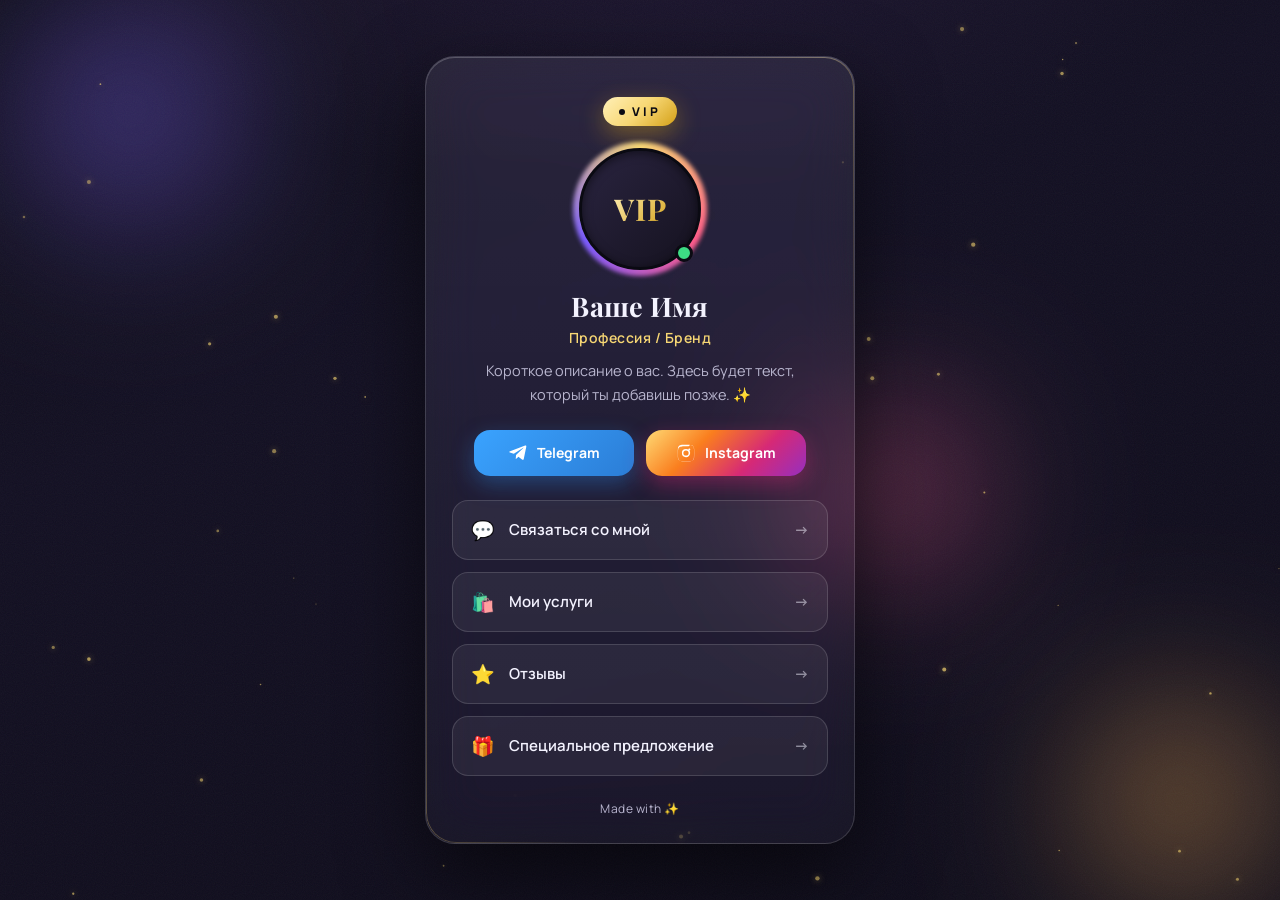
==== taplink/index.html @ 4fcca761 "Add VIP Taplink landing page with premium animations Co-authored-by: namozovsarvar <263193756+namozo" ====
<!DOCTYPE html>
<html lang="ru">
<head>
  <meta charset="UTF-8" />
  <meta name="viewport" content="width=device-width, initial-scale=1.0, maximum-scale=1.0, user-scalable=no" />
  <title>VIP • Link</title>
  <link rel="preconnect" href="https://fonts.googleapis.com" />
  <link rel="preconnect" href="https://fonts.gstatic.com" crossorigin />
  <link href="https://fonts.googleapis.com/css2?family=Manrope:wght@400;500;600;700;800&family=Playfair+Display:wght@600;700&display=swap" rel="stylesheet" />
  <link rel="stylesheet" href="style.css" />
</head>
<body>
  <!-- Animated background layers -->
  <div class="bg">
    <div class="bg-gradient"></div>
    <div class="orb orb-1"></div>
    <div class="orb orb-2"></div>
    <div class="orb orb-3"></div>
    <div class="grain"></div>
    <canvas id="particles"></canvas>
  </div>

  <main class="card" id="card">

    <!-- VIP badge -->
    <div class="vip-badge reveal" data-delay="0">
      <span class="vip-dot"></span>
      <span>VIP</span>
    </div>

    <!-- Avatar -->
    <div class="avatar-wrap reveal" data-delay="1">
      <div class="avatar-ring"></div>
      <div class="avatar">
        <!-- Заменишь на своё фото: <img src="photo.jpg" alt=""> -->
        <span class="avatar-initials">VIP</span>
      </div>
      <div class="avatar-online"></div>
    </div>

    <!-- Name + bio -->
    <h1 class="name reveal" data-delay="2">Ваше Имя</h1>
    <p class="role reveal" data-delay="3">Профессия / Бренд</p>
    <p class="bio reveal" data-delay="4">
      Короткое описание о вас. Здесь будет текст,
      который ты добавишь позже. ✨
    </p>

    <!-- Social row -->
    <div class="socials reveal" data-delay="5">
      <a href="#" class="social tg" aria-label="Telegram">
        <svg viewBox="0 0 24 24" fill="currentColor"><path d="M21.94 4.6 18.9 19.2c-.23 1.02-.84 1.27-1.7.79l-4.7-3.46-2.27 2.18c-.25.25-.46.46-.94.46l.33-4.78L18.4 6.1c.38-.34-.08-.53-.59-.19L6.97 12.9l-4.66-1.46c-1.01-.32-1.03-1.01.22-1.5L20.6 3.1c.85-.31 1.59.2 1.34 1.5z"/></svg>
        <span>Telegram</span>
      </a>
      <a href="#" class="social ig" aria-label="Instagram">
        <svg viewBox="0 0 24 24" fill="currentColor"><path d="M12 2.2c3.2 0 3.6 0 4.85.07 1.17.05 1.8.25 2.23.41.56.22.96.48 1.38.9.42.42.68.82.9 1.38.16.42.36 1.06.41 2.23.06 1.27.07 1.65.07 4.85s0 3.58-.07 4.85c-.05 1.17-.25 1.8-.41 2.23-.22.56-.48.96-.9 1.38-.42.42-.82.68-1.38.9-.42.16-1.06.36-2.23.41-1.27.06-1.65.07-4.85.07s-3.58 0-4.85-.07c-1.17-.05-1.8-.25-2.23-.41a3.8 3.8 0 0 1-1.38-.9 3.8 3.8 0 0 1-.9-1.38c-.16-.42-.36-1.06-.41-2.23C2.21 15.58 2.2 15.2 2.2 12s0-3.58.07-4.85c.05-1.17.25-1.8.41-2.23.22-.56.48-.96.9-1.38.42-.42.82-.68 1.38-.9.42-.16 1.06-.36 2.23-.41C8.42 2.21 8.8 2.2 12 2.2zm0 1.8c-3.14 0-3.51.01-4.75.07-1.14.05-1.76.24-2.17.4-.55.21-.94.47-1.35.88-.41.41-.67.8-.88 1.35-.16.41-.35 1.03-.4 2.17C2.39 8.49 2.4 8.86 2.4 12s-.01 3.51.05 4.75c.05 1.14.24 1.76.4 2.17.21.55.47.94.88 1.35.41.41.8.67 1.35.88.41.16 1.03.35 2.17.4 1.24.06 1.61.07 4.75.07s3.51-.01 4.75-.07c1.14-.05 1.76-.24 2.17-.4.55-.21.94-.47 1.35-.88.41-.41.67-.8.88-1.35.16-.41.35-1.03.4-2.17.06-1.24.07-1.61.07-4.75s-.01-3.51-.07-4.75c-.05-1.14-.24-1.76-.4-2.17a3.6 3.6 0 0 0-.88-1.35 3.6 3.6 0 0 0-1.35-.88c-.41-.16-1.03-.35-2.17-.4C15.51 4.01 15.14 4 12 4zm0 3.06A4.94 4.94 0 1 1 12 17a4.94 4.94 0 0 1 0-9.88zm0 1.8a3.14 3.14 0 1 0 0 6.28 3.14 3.14 0 0 0 0-6.28zm5.14-1.04a1.15 1.15 0 1 1-2.3 0 1.15 1.15 0 0 1 2.3 0z"/></svg>
        <span>Instagram</span>
      </a>
    </div>

    <!-- Link buttons (placeholders — заполнишь позже) -->
    <nav class="links">
      <a href="#" class="link reveal" data-delay="6">
        <span class="link-ico">💬</span>
        <span class="link-text">Связаться со мной</span>
        <span class="link-arrow">→</span>
      </a>
      <a href="#" class="link reveal" data-delay="7">
        <span class="link-ico">🛍️</span>
        <span class="link-text">Мои услуги</span>
        <span class="link-arrow">→</span>
      </a>
      <a href="#" class="link reveal" data-delay="8">
        <span class="link-ico">⭐</span>
        <span class="link-text">Отзывы</span>
        <span class="link-arrow">→</span>
      </a>
      <a href="#" class="link reveal" data-delay="9">
        <span class="link-ico">🎁</span>
        <span class="link-text">Специальное предложение</span>
        <span class="link-arrow">→</span>
      </a>
    </nav>

    <footer class="foot reveal" data-delay="10">
      <span>Made with ✨</span>
    </footer>
  </main>

  <script src="script.js"></script>
</body>
</html>
---- taplink/style.css ----
/* ===== VIP Taplink — Premium styles ===== */
:root{
  --gold-1:#f7d774;
  --gold-2:#d4a017;
  --gold-3:#fff0b8;
  --ink:#0a0a12;
  --ink-2:#13131f;
  --glass:rgba(255,255,255,0.06);
  --glass-brd:rgba(255,255,255,0.14);
  --text:#f4f3ff;
  --text-dim:#b9b6cf;
  --radius:22px;
}

*{margin:0;padding:0;box-sizing:border-box}
html,body{height:100%}
body{
  font-family:'Manrope',system-ui,sans-serif;
  background:var(--ink);
  color:var(--text);
  min-height:100dvh;
  display:flex;
  align-items:center;
  justify-content:center;
  padding:32px 18px;
  overflow-x:hidden;
  -webkit-tap-highlight-color:transparent;
}

/* ===== Background ===== */
.bg{position:fixed;inset:0;z-index:-1;overflow:hidden}
.bg-gradient{
  position:absolute;inset:-20%;
  background:
    radial-gradient(60% 50% at 50% 0%, #241a3a 0%, transparent 60%),
    linear-gradient(160deg,#0a0a12 0%,#120f22 40%,#0c0a16 100%);
  animation:bgShift 18s ease-in-out infinite alternate;
}
@keyframes bgShift{
  0%{filter:hue-rotate(0deg) brightness(1)}
  100%{filter:hue-rotate(22deg) brightness(1.08)}
}

.orb{position:absolute;border-radius:50%;filter:blur(70px);opacity:.55;mix-blend-mode:screen}
.orb-1{width:340px;height:340px;background:radial-gradient(circle,#7a5cff,transparent 70%);top:-60px;left:-40px;animation:float1 14s ease-in-out infinite}
.orb-2{width:300px;height:300px;background:radial-gradient(circle,#ffb347,transparent 70%);bottom:-50px;right:-50px;animation:float2 17s ease-in-out infinite}
.orb-3{width:260px;height:260px;background:radial-gradient(circle,#ff5c8a,transparent 70%);top:40%;right:20%;animation:float3 20s ease-in-out infinite}
@keyframes float1{0%,100%{transform:translate(0,0) scale(1)}50%{transform:translate(40px,60px) scale(1.15)}}
@keyframes float2{0%,100%{transform:translate(0,0) scale(1)}50%{transform:translate(-50px,-40px) scale(1.2)}}
@keyframes float3{0%,100%{transform:translate(0,0) scale(1)}50%{transform:translate(-30px,40px) scale(.9)}}

.grain{
  position:absolute;inset:0;opacity:.05;pointer-events:none;
  background-image:url("data:image/svg+xml,%3Csvg xmlns='http://www.w3.org/2000/svg' width='120' height='120'%3E%3Cfilter id='n'%3E%3CfeTurbulence type='fractalNoise' baseFrequency='0.9' numOctaves='3'/%3E%3C/filter%3E%3Crect width='100%25' height='100%25' filter='url(%23n)'/%3E%3C/svg%3E");
}
#particles{position:absolute;inset:0;width:100%;height:100%}

/* ===== Card ===== */
.card{
  position:relative;
  width:100%;max-width:430px;
  padding:40px 26px 26px;
  border-radius:30px;
  background:linear-gradient(180deg,rgba(255,255,255,.08),rgba(255,255,255,.03));
  border:1px solid var(--glass-brd);
  backdrop-filter:blur(26px) saturate(140%);
  -webkit-backdrop-filter:blur(26px) saturate(140%);
  box-shadow:
    0 30px 80px rgba(0,0,0,.55),
    inset 0 1px 0 rgba(255,255,255,.22);
  text-align:center;
  opacity:0;
  transform:translateY(26px) scale(.98);
  animation:cardIn .9s cubic-bezier(.16,1,.3,1) forwards;
}
@keyframes cardIn{to{opacity:1;transform:translateY(0) scale(1)}}

/* shine sweep */
.card::before{
  content:"";position:absolute;inset:0;border-radius:30px;padding:1px;
  background:linear-gradient(120deg,transparent 30%,rgba(247,215,116,.5),transparent 70%);
  -webkit-mask:linear-gradient(#000 0 0) content-box,linear-gradient(#000 0 0);
  -webkit-mask-composite:xor;mask-composite:exclude;
  opacity:.6;
  animation:borderSweep 6s linear infinite;
  pointer-events:none;
}
@keyframes borderSweep{0%{filter:hue-rotate(0)}100%{filter:hue-rotate(360deg)}}

/* ===== VIP badge ===== */
.vip-badge{
  display:inline-flex;align-items:center;gap:7px;
  padding:6px 16px;margin-bottom:22px;
  font-weight:800;font-size:12px;letter-spacing:3px;
  color:var(--ink);
  background:linear-gradient(135deg,var(--gold-3),var(--gold-1),var(--gold-2));
  border-radius:30px;
  box-shadow:0 8px 24px rgba(212,160,23,.45);
  position:relative;
}
.vip-dot{width:6px;height:6px;border-radius:50%;background:var(--ink);animation:pulse 1.6s infinite}
@keyframes pulse{0%,100%{opacity:1;transform:scale(1)}50%{opacity:.4;transform:scale(.6)}}

/* ===== Avatar ===== */
.avatar-wrap{position:relative;width:122px;height:122px;margin:0 auto 18px}
.avatar-ring{
  position:absolute;inset:-6px;border-radius:50%;
  background:conic-gradient(from 0deg,var(--gold-1),#ff5c8a,#7a5cff,var(--gold-1));
  animation:spin 6s linear infinite;
  filter:blur(2px);
}
@keyframes spin{to{transform:rotate(360deg)}}
.avatar{
  position:absolute;inset:0;border-radius:50%;
  background:linear-gradient(135deg,#2a2440,#15121f);
  display:flex;align-items:center;justify-content:center;
  border:3px solid var(--ink);overflow:hidden;
  box-shadow:inset 0 2px 10px rgba(0,0,0,.5);
}
.avatar img{width:100%;height:100%;object-fit:cover}
.avatar-initials{font-family:'Playfair Display',serif;font-size:30px;font-weight:700;
  background:linear-gradient(135deg,var(--gold-3),var(--gold-2));
  -webkit-background-clip:text;background-clip:text;color:transparent;letter-spacing:1px}
.avatar-online{
  position:absolute;right:8px;bottom:8px;width:18px;height:18px;border-radius:50%;
  background:#3ddc84;border:3px solid var(--ink);
  box-shadow:0 0 0 0 rgba(61,220,132,.6);animation:online 2s infinite}
@keyframes online{0%{box-shadow:0 0 0 0 rgba(61,220,132,.5)}70%{box-shadow:0 0 0 10px rgba(61,220,132,0)}100%{box-shadow:0 0 0 0 rgba(61,220,132,0)}}

/* ===== Text ===== */
.name{font-family:'Playfair Display',serif;font-size:27px;font-weight:700;margin-bottom:4px;letter-spacing:.3px}
.role{font-size:14px;font-weight:600;color:var(--gold-1);letter-spacing:.5px;margin-bottom:12px}
.bio{font-size:14.5px;line-height:1.6;color:var(--text-dim);max-width:330px;margin:0 auto 24px}

/* ===== Socials ===== */
.socials{display:flex;gap:12px;justify-content:center;margin-bottom:24px}
.social{
  flex:1;max-width:160px;
  display:flex;align-items:center;justify-content:center;gap:9px;
  padding:13px;border-radius:16px;
  text-decoration:none;font-weight:700;font-size:14px;color:#fff;
  position:relative;overflow:hidden;
  transition:transform .35s cubic-bezier(.16,1,.3,1),box-shadow .35s;
}
.social svg{width:20px;height:20px;flex:none}
.social.tg{background:linear-gradient(135deg,#3aa3ff,#2b7dd6);box-shadow:0 8px 22px rgba(43,125,214,.4)}
.social.ig{background:linear-gradient(135deg,#feda75,#fa7e1e,#d62976,#962fbf);box-shadow:0 8px 22px rgba(214,41,118,.4)}
.social::after{content:"";position:absolute;top:0;left:-120%;width:60%;height:100%;
  background:linear-gradient(120deg,transparent,rgba(255,255,255,.45),transparent);transform:skewX(-20deg)}
.social:hover{transform:translateY(-4px) scale(1.03)}
.social:hover::after{animation:sweep .8s}
.social:active{transform:translateY(-1px) scale(.98)}
@keyframes sweep{to{left:140%}}

/* ===== Link buttons ===== */
.links{display:flex;flex-direction:column;gap:12px}
.link{
  display:flex;align-items:center;gap:14px;
  padding:16px 18px;border-radius:16px;
  background:var(--glass);border:1px solid var(--glass-brd);
  text-decoration:none;color:var(--text);font-weight:600;font-size:15px;
  position:relative;overflow:hidden;
  transition:transform .3s cubic-bezier(.16,1,.3,1),background .3s,border-color .3s;
}
.link-ico{font-size:19px;flex:none}
.link-text{flex:1;text-align:left}
.link-arrow{opacity:.5;transition:transform .3s,opacity .3s;font-weight:700}
.link::before{content:"";position:absolute;inset:0;
  background:linear-gradient(135deg,rgba(247,215,116,.16),rgba(122,92,255,.16));
  opacity:0;transition:opacity .3s}
.link:hover{transform:translateY(-3px);border-color:rgba(247,215,116,.5)}
.link:hover::before{opacity:1}
.link:hover .link-arrow{transform:translateX(5px);opacity:1}
.link:active{transform:translateY(-1px) scale(.99)}

/* ===== Footer ===== */
.foot{margin-top:24px;font-size:12px;color:var(--text-dim);opacity:.7;letter-spacing:.5px}

/* ===== Reveal animation ===== */
.reveal{opacity:0;transform:translateY(18px);animation:reveal .7s cubic-bezier(.16,1,.3,1) forwards}
.reveal[data-delay="0"]{animation-delay:.25s}
.reveal[data-delay="1"]{animation-delay:.35s}
.reveal[data-delay="2"]{animation-delay:.45s}
.reveal[data-delay="3"]{animation-delay:.53s}
.reveal[data-delay="4"]{animation-delay:.6s}
.reveal[data-delay="5"]{animation-delay:.68s}
.reveal[data-delay="6"]{animation-delay:.76s}
.reveal[data-delay="7"]{animation-delay:.84s}
.reveal[data-delay="8"]{animation-delay:.92s}
.reveal[data-delay="9"]{animation-delay:1s}
.reveal[data-delay="10"]{animation-delay:1.1s}
@keyframes reveal{to{opacity:1;transform:translateY(0)}}

@media (max-width:430px){
  .card{padding:34px 20px 22px}
  .name{font-size:24px}
  .social span{font-size:13px}
}

@media (prefers-reduced-motion:reduce){
  *{animation-duration:.001s!important;animation-iteration-count:1!important}
}
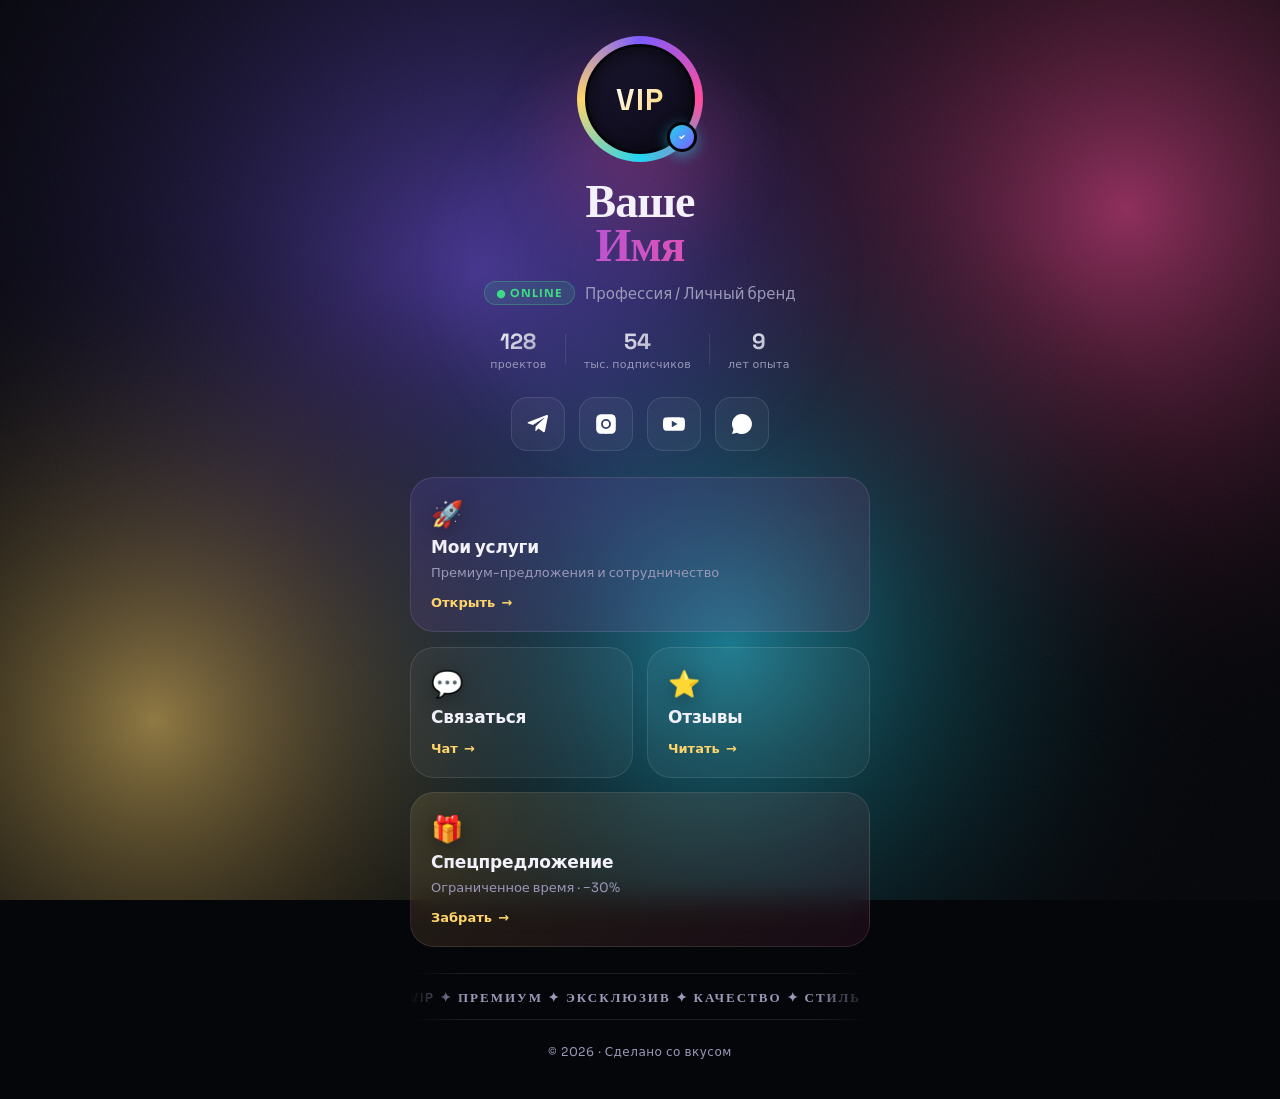
==== commit 2db8a513: "Redesign Taplink: modern 2026 UI with mesh gradient, magnetic UI, bento grid" ====
--- a/taplink/index.html
+++ b/taplink/index.html
@@ -1,92 +1,117 @@
 <!DOCTYPE html>
 <html lang="ru">
 <head>
-  <meta charset="UTF-8" />
-  <meta name="viewport" content="width=device-width, initial-scale=1.0, maximum-scale=1.0, user-scalable=no" />
-  <title>VIP • Link</title>
-  <link rel="preconnect" href="https://fonts.googleapis.com" />
-  <link rel="preconnect" href="https://fonts.gstatic.com" crossorigin />
-  <link href="https://fonts.googleapis.com/css2?family=Manrope:wght@400;500;600;700;800&family=Playfair+Display:wght@600;700&display=swap" rel="stylesheet" />
-  <link rel="stylesheet" href="style.css" />
+<meta charset="UTF-8" />
+<meta name="viewport" content="width=device-width, initial-scale=1.0, viewport-fit=cover" />
+<title>VIP · Link in Bio</title>
+<link rel="preconnect" href="https://fonts.googleapis.com" />
+<link rel="preconnect" href="https://fonts.gstatic.com" crossorigin />
+<link href="https://fonts.googleapis.com/css2?family=Sora:wght@400;500;600;700;800&family=Space+Grotesk:wght@500;600;700&display=swap" rel="stylesheet" />
+<link rel="stylesheet" href="style.css" />
 </head>
 <body>
-  <!-- Animated background layers -->
-  <div class="bg">
-    <div class="bg-gradient"></div>
-    <div class="orb orb-1"></div>
-    <div class="orb orb-2"></div>
-    <div class="orb orb-3"></div>
-    <div class="grain"></div>
-    <canvas id="particles"></canvas>
-  </div>
 
-  <main class="card" id="card">
+<!-- WebGL-style animated mesh gradient -->
+<canvas id="mesh"></canvas>
+<div class="noise"></div>
+<div class="spotlight" id="spotlight"></div>
 
-    <!-- VIP badge -->
-    <div class="vip-badge reveal" data-delay="0">
-      <span class="vip-dot"></span>
-      <span>VIP</span>
+<div class="shell">
+  <main class="stage">
+
+    <!-- ===== HERO ===== -->
+    <section class="hero">
+      <div class="hero-glow"></div>
+
+      <div class="ava" data-anim="1">
+        <div class="ava-spin"></div>
+        <div class="ava-core">
+          <span>VIP</span>
+        </div>
+        <div class="ava-verify" title="Verified">
+          <svg viewBox="0 0 24 24" fill="none"><path d="M9 12l2 2 4-4" stroke="#fff" stroke-width="2.2" stroke-linecap="round" stroke-linejoin="round"/></svg>
+        </div>
+      </div>
+
+      <h1 class="title" data-anim="2">
+        <span class="line">Ваше</span>
+        <span class="line grad">Имя</span>
+      </h1>
+
+      <p class="tag" data-anim="3">
+        <span class="tag-pill">● ONLINE</span>
+        Профессия / Личный бренд
+      </p>
+
+      <div class="stats" data-anim="4">
+        <div class="stat"><b data-count="128">0</b><span>проектов</span></div>
+        <div class="stat-sep"></div>
+        <div class="stat"><b data-count="54">0</b><span>тыс. подписчиков</span></div>
+        <div class="stat-sep"></div>
+        <div class="stat"><b data-count="9">0</b><span>лет опыта</span></div>
+      </div>
+    </section>
+
+    <!-- ===== SOCIAL ICONS (magnetic) ===== -->
+    <section class="socials" data-anim="5">
+      <a href="#" class="mag soc-tg" data-mag aria-label="Telegram">
+        <svg viewBox="0 0 24 24" fill="currentColor"><path d="M21.94 4.6 18.9 19.2c-.23 1.02-.84 1.27-1.7.79l-4.7-3.46-2.27 2.18c-.25.25-.46.46-.94.46l.33-4.78L18.4 6.1c.38-.34-.08-.53-.59-.19L6.97 12.9l-4.66-1.46c-1.01-.32-1.03-1.01.22-1.5L20.6 3.1c.85-.31 1.59.2 1.34 1.5z"/></svg>
+      </a>
+      <a href="#" class="mag soc-ig" data-mag aria-label="Instagram">
+        <svg viewBox="0 0 24 24" fill="currentColor"><path d="M12 2.2c3.2 0 3.6 0 4.85.07 1.17.05 1.8.25 2.23.41.56.22.96.48 1.38.9.42.42.68.82.9 1.38.16.42.36 1.06.41 2.23.06 1.27.07 1.65.07 4.85s0 3.58-.07 4.85c-.05 1.17-.25 1.8-.41 2.23-.22.56-.48.96-.9 1.38-.42.42-.82.68-1.38.9-.42.16-1.06.36-2.23.41-1.27.06-1.65.07-4.85.07s-3.58 0-4.85-.07c-1.17-.05-1.8-.25-2.23-.41a3.8 3.8 0 0 1-1.38-.9 3.8 3.8 0 0 1-.9-1.38c-.16-.42-.36-1.06-.41-2.23C2.21 15.58 2.2 15.2 2.2 12s0-3.58.07-4.85c.05-1.17.25-1.8.41-2.23.22-.56.48-.96.9-1.38.42-.42.82-.68 1.38-.9.42-.16 1.06-.36 2.23-.41C8.42 2.21 8.8 2.2 12 2.2zm0 4.86A4.94 4.94 0 1 0 12 17a4.94 4.94 0 0 0 0-9.88zm0 1.8a3.14 3.14 0 1 1 0 6.28 3.14 3.14 0 0 1 0-6.28zm5.14-1.04a1.15 1.15 0 1 1-2.3 0 1.15 1.15 0 0 1 2.3 0z"/></svg>
+      </a>
+      <a href="#" class="mag soc-yt" data-mag aria-label="YouTube">
+        <svg viewBox="0 0 24 24" fill="currentColor"><path d="M23 12s0-3.2-.4-4.7c-.2-.8-.9-1.5-1.7-1.7C19.4 5.2 12 5.2 12 5.2s-7.4 0-8.9.4c-.8.2-1.5.9-1.7 1.7C1 8.8 1 12 1 12s0 3.2.4 4.7c.2.8.9 1.5 1.7 1.7 1.5.4 8.9.4 8.9.4s7.4 0 8.9-.4c.8-.2 1.5-.9 1.7-1.7.4-1.5.4-4.7.4-4.7zM9.8 15.3V8.7l5.7 3.3-5.7 3.3z"/></svg>
+      </a>
+      <a href="#" class="mag soc-wa" data-mag aria-label="WhatsApp">
+        <svg viewBox="0 0 24 24" fill="currentColor"><path d="M17.5 14.4c-.3-.1-1.7-.8-1.9-.9-.3-.1-.5-.1-.7.1-.2.3-.7.9-.9 1.1-.2.2-.3.2-.6.1-1.6-.8-2.6-1.4-3.7-3.2-.3-.5.3-.5.8-1.5.1-.2 0-.4 0-.5 0-.1-.7-1.6-.9-2.2-.2-.6-.5-.5-.7-.5h-.6c-.2 0-.5.1-.8.4-.3.3-1 1-1 2.5s1.1 2.9 1.2 3.1c.2.2 2.1 3.3 5.2 4.6 2 .8 2.7.9 3.7.8.6-.1 1.7-.7 2-1.4.2-.7.2-1.2.2-1.4-.1-.1-.3-.2-.6-.3zM12 2A10 10 0 0 0 3.5 17.2L2 22l5-1.3A10 10 0 1 0 12 2z"/></svg>
+      </a>
+    </section>
+
+    <!-- ===== BENTO GRID ===== -->
+    <section class="bento">
+
+      <a href="#" class="cell big mag" data-mag data-anim="6">
+        <div class="cell-shine"></div>
+        <span class="emoji">🚀</span>
+        <h3>Мои услуги</h3>
+        <p>Премиум-предложения и сотрудничество</p>
+        <span class="go">Открыть <i>→</i></span>
+      </a>
+
+      <a href="#" class="cell mag" data-mag data-anim="7">
+        <span class="emoji">💬</span>
+        <h3>Связаться</h3>
+        <span class="go">Чат <i>→</i></span>
+      </a>
+
+      <a href="#" class="cell mag" data-mag data-anim="8">
+        <span class="emoji">⭐</span>
+        <h3>Отзывы</h3>
+        <span class="go">Читать <i>→</i></span>
+      </a>
+
+      <a href="#" class="cell wide mag" data-mag data-anim="9">
+        <div class="cell-shine"></div>
+        <span class="emoji">🎁</span>
+        <h3>Спецпредложение</h3>
+        <p>Ограниченное время · −30%</p>
+        <span class="go">Забрать <i>→</i></span>
+      </a>
+
+    </section>
+
+    <!-- ===== MARQUEE ===== -->
+    <div class="marquee" data-anim="10">
+      <div class="marquee-track">
+        <span>VIP ✦ ПРЕМИУМ ✦ ЭКСКЛЮЗИВ ✦ КАЧЕСТВО ✦ СТИЛЬ ✦ VIP ✦ ПРЕМИУМ ✦ ЭКСКЛЮЗИВ ✦ КАЧЕСТВО ✦ СТИЛЬ ✦</span>
+      </div>
     </div>
 
-    <!-- Avatar -->
-    <div class="avatar-wrap reveal" data-delay="1">
-      <div class="avatar-ring"></div>
-      <div class="avatar">
-        <!-- Заменишь на своё фото: <img src="photo.jpg" alt=""> -->
-        <span class="avatar-initials">VIP</span>
-      </div>
-      <div class="avatar-online"></div>
-    </div>
+    <footer class="foot" data-anim="11">© 2026 · Сделано со вкусом</footer>
+  </main>
+</div>
 
-    <!-- Name + bio -->
-    <h1 class="name reveal" data-delay="2">Ваше Имя</h1>
-    <p class="role reveal" data-delay="3">Профессия / Бренд</p>
-    <p class="bio reveal" data-delay="4">
-      Короткое описание о вас. Здесь будет текст,
-      который ты добавишь позже. ✨
-    </p>
-
-    <!-- Social row -->
-    <div class="socials reveal" data-delay="5">
-      <a href="#" class="social tg" aria-label="Telegram">
-        <svg viewBox="0 0 24 24" fill="currentColor"><path d="M21.94 4.6 18.9 19.2c-.23 1.02-.84 1.27-1.7.79l-4.7-3.46-2.27 2.18c-.25.25-.46.46-.94.46l.33-4.78L18.4 6.1c.38-.34-.08-.53-.59-.19L6.97 12.9l-4.66-1.46c-1.01-.32-1.03-1.01.22-1.5L20.6 3.1c.85-.31 1.59.2 1.34 1.5z"/></svg>
-        <span>Telegram</span>
-      </a>
-      <a href="#" class="social ig" aria-label="Instagram">
-        <svg viewBox="0 0 24 24" fill="currentColor"><path d="M12 2.2c3.2 0 3.6 0 4.85.07 1.17.05 1.8.25 2.23.41.56.22.96.48 1.38.9.42.42.68.82.9 1.38.16.42.36 1.06.41 2.23.06 1.27.07 1.65.07 4.85s0 3.58-.07 4.85c-.05 1.17-.25 1.8-.41 2.23-.22.56-.48.96-.9 1.38-.42.42-.82.68-1.38.9-.42.16-1.06.36-2.23.41-1.27.06-1.65.07-4.85.07s-3.58 0-4.85-.07c-1.17-.05-1.8-.25-2.23-.41a3.8 3.8 0 0 1-1.38-.9 3.8 3.8 0 0 1-.9-1.38c-.16-.42-.36-1.06-.41-2.23C2.21 15.58 2.2 15.2 2.2 12s0-3.58.07-4.85c.05-1.17.25-1.8.41-2.23.22-.56.48-.96.9-1.38.42-.42.82-.68 1.38-.9.42-.16 1.06-.36 2.23-.41C8.42 2.21 8.8 2.2 12 2.2zm0 1.8c-3.14 0-3.51.01-4.75.07-1.14.05-1.76.24-2.17.4-.55.21-.94.47-1.35.88-.41.41-.67.8-.88 1.35-.16.41-.35 1.03-.4 2.17C2.39 8.49 2.4 8.86 2.4 12s-.01 3.51.05 4.75c.05 1.14.24 1.76.4 2.17.21.55.47.94.88 1.35.41.41.8.67 1.35.88.41.16 1.03.35 2.17.4 1.24.06 1.61.07 4.75.07s3.51-.01 4.75-.07c1.14-.05 1.76-.24 2.17-.4.55-.21.94-.47 1.35-.88.41-.41.67-.8.88-1.35.16-.41.35-1.03.4-2.17.06-1.24.07-1.61.07-4.75s-.01-3.51-.07-4.75c-.05-1.14-.24-1.76-.4-2.17a3.6 3.6 0 0 0-.88-1.35 3.6 3.6 0 0 0-1.35-.88c-.41-.16-1.03-.35-2.17-.4C15.51 4.01 15.14 4 12 4zm0 3.06A4.94 4.94 0 1 1 12 17a4.94 4.94 0 0 1 0-9.88zm0 1.8a3.14 3.14 0 1 0 0 6.28 3.14 3.14 0 0 0 0-6.28zm5.14-1.04a1.15 1.15 0 1 1-2.3 0 1.15 1.15 0 0 1 2.3 0z"/></svg>
-        <span>Instagram</span>
-      </a>
-    </div>
-
-    <!-- Link buttons (placeholders — заполнишь позже) -->
-    <nav class="links">
-      <a href="#" class="link reveal" data-delay="6">
-        <span class="link-ico">💬</span>
-        <span class="link-text">Связаться со мной</span>
-        <span class="link-arrow">→</span>
-      </a>
-      <a href="#" class="link reveal" data-delay="7">
-        <span class="link-ico">🛍️</span>
-        <span class="link-text">Мои услуги</span>
-        <span class="link-arrow">→</span>
-      </a>
-      <a href="#" class="link reveal" data-delay="8">
-        <span class="link-ico">⭐</span>
-        <span class="link-text">Отзывы</span>
-        <span class="link-arrow">→</span>
-      </a>
-      <a href="#" class="link reveal" data-delay="9">
-        <span class="link-ico">🎁</span>
-        <span class="link-text">Специальное предложение</span>
-        <span class="link-arrow">→</span>
-      </a>
-    </nav>
-
-    <footer class="foot reveal" data-delay="10">
-      <span>Made with ✨</span>
-    </footer>
-  </main>
-
-  <script src="script.js"></script>
+<script src="script.js"></script>
 </body>
 </html>
--- a/taplink/style.css
+++ b/taplink/style.css
@@ -1,202 +1,184 @@
-/* ===== VIP Taplink — Premium styles ===== */
+/* ============================================================
+   VIP · Link in Bio — modern 2026 design
+   ============================================================ */
 :root{
-  --gold-1:#f7d774;
-  --gold-2:#d4a017;
-  --gold-3:#fff0b8;
-  --ink:#0a0a12;
-  --ink-2:#13131f;
-  --glass:rgba(255,255,255,0.06);
-  --glass-brd:rgba(255,255,255,0.14);
-  --text:#f4f3ff;
-  --text-dim:#b9b6cf;
-  --radius:22px;
+  --bg:#05060a;
+  --txt:#f3f2fb;
+  --dim:#9b98b8;
+  --c1:#7c5cff;   /* violet */
+  --c2:#ff4d9d;   /* pink   */
+  --c3:#22d3ee;   /* cyan   */
+  --c4:#ffd56b;   /* gold   */
+  --card:rgba(255,255,255,.045);
+  --brd:rgba(255,255,255,.10);
+  --r:24px;
 }
-
 *{margin:0;padding:0;box-sizing:border-box}
 html,body{height:100%}
 body{
-  font-family:'Manrope',system-ui,sans-serif;
-  background:var(--ink);
-  color:var(--text);
+  font-family:'Sora',system-ui,sans-serif;
+  background:var(--bg);
+  color:var(--txt);
   min-height:100dvh;
-  display:flex;
-  align-items:center;
-  justify-content:center;
-  padding:32px 18px;
   overflow-x:hidden;
+  -webkit-font-smoothing:antialiased;
   -webkit-tap-highlight-color:transparent;
+  cursor:default;
 }
 
-/* ===== Background ===== */
-.bg{position:fixed;inset:0;z-index:-1;overflow:hidden}
-.bg-gradient{
-  position:absolute;inset:-20%;
-  background:
-    radial-gradient(60% 50% at 50% 0%, #241a3a 0%, transparent 60%),
-    linear-gradient(160deg,#0a0a12 0%,#120f22 40%,#0c0a16 100%);
-  animation:bgShift 18s ease-in-out infinite alternate;
+/* ---------- background ---------- */
+#mesh{position:fixed;inset:0;z-index:-3;width:100%;height:100%}
+.noise{
+  position:fixed;inset:0;z-index:-2;opacity:.045;pointer-events:none;
+  background-image:url("data:image/svg+xml,%3Csvg xmlns='http://www.w3.org/2000/svg' width='140' height='140'%3E%3Cfilter id='n'%3E%3CfeTurbulence type='fractalNoise' baseFrequency='.85' numOctaves='3'/%3E%3C/filter%3E%3Crect width='100%25' height='100%25' filter='url(%23n)'/%3E%3C/svg%3E");
 }
-@keyframes bgShift{
-  0%{filter:hue-rotate(0deg) brightness(1)}
-  100%{filter:hue-rotate(22deg) brightness(1.08)}
+.spotlight{
+  position:fixed;z-index:-1;width:520px;height:520px;border-radius:50%;
+  background:radial-gradient(circle,rgba(124,92,255,.18),transparent 60%);
+  transform:translate(-50%,-50%);pointer-events:none;left:50%;top:30%;
+  transition:opacity .4s;filter:blur(10px);
 }
 
-.orb{position:absolute;border-radius:50%;filter:blur(70px);opacity:.55;mix-blend-mode:screen}
-.orb-1{width:340px;height:340px;background:radial-gradient(circle,#7a5cff,transparent 70%);top:-60px;left:-40px;animation:float1 14s ease-in-out infinite}
-.orb-2{width:300px;height:300px;background:radial-gradient(circle,#ffb347,transparent 70%);bottom:-50px;right:-50px;animation:float2 17s ease-in-out infinite}
-.orb-3{width:260px;height:260px;background:radial-gradient(circle,#ff5c8a,transparent 70%);top:40%;right:20%;animation:float3 20s ease-in-out infinite}
-@keyframes float1{0%,100%{transform:translate(0,0) scale(1)}50%{transform:translate(40px,60px) scale(1.15)}}
-@keyframes float2{0%,100%{transform:translate(0,0) scale(1)}50%{transform:translate(-50px,-40px) scale(1.2)}}
-@keyframes float3{0%,100%{transform:translate(0,0) scale(1)}50%{transform:translate(-30px,40px) scale(.9)}}
+/* ---------- layout ---------- */
+.shell{min-height:100dvh;display:flex;align-items:center;justify-content:center;padding:40px 18px}
+.stage{width:100%;max-width:460px}
 
-.grain{
-  position:absolute;inset:0;opacity:.05;pointer-events:none;
-  background-image:url("data:image/svg+xml,%3Csvg xmlns='http://www.w3.org/2000/svg' width='120' height='120'%3E%3Cfilter id='n'%3E%3CfeTurbulence type='fractalNoise' baseFrequency='0.9' numOctaves='3'/%3E%3C/filter%3E%3Crect width='100%25' height='100%25' filter='url(%23n)'/%3E%3C/svg%3E");
+/* ---------- hero ---------- */
+.hero{position:relative;text-align:center;margin-bottom:26px}
+.hero-glow{
+  position:absolute;top:-30px;left:50%;transform:translateX(-50%);
+  width:280px;height:280px;border-radius:50%;
+  background:radial-gradient(circle,rgba(255,77,157,.25),transparent 65%);
+  filter:blur(20px);z-index:-1;
 }
-#particles{position:absolute;inset:0;width:100%;height:100%}
+.ava{position:relative;width:118px;height:118px;margin:0 auto 22px}
+.ava-spin{
+  position:absolute;inset:-4px;border-radius:50%;
+  background:conic-gradient(from 0deg,var(--c1),var(--c2),var(--c3),var(--c4),var(--c1));
+  animation:spin 5s linear infinite;
+}
+.ava-core{
+  position:absolute;inset:4px;border-radius:50%;overflow:hidden;
+  background:linear-gradient(150deg,#1a1730,#0c0a18);
+  display:flex;align-items:center;justify-content:center;
+  border:3px solid var(--bg);
+  box-shadow:inset 0 4px 20px rgba(0,0,0,.6);
+}
+.ava-core img{width:100%;height:100%;object-fit:cover}
+.ava-core span{
+  font-family:'Space Grotesk';font-weight:700;font-size:30px;letter-spacing:1px;
+  background:linear-gradient(135deg,#fff,var(--c4));-webkit-background-clip:text;background-clip:text;color:transparent;
+}
+.ava-verify{
+  position:absolute;right:2px;bottom:6px;width:30px;height:30px;border-radius:50%;
+  background:linear-gradient(135deg,var(--c3),var(--c1));
+  display:flex;align-items:center;justify-content:center;
+  border:3px solid var(--bg);box-shadow:0 4px 14px rgba(34,211,238,.5);
+}
+.ava-verify svg{width:16px;height:16px}
+@keyframes spin{to{transform:rotate(360deg)}}
 
-/* ===== Card ===== */
-.card{
-  position:relative;
-  width:100%;max-width:430px;
-  padding:40px 26px 26px;
-  border-radius:30px;
-  background:linear-gradient(180deg,rgba(255,255,255,.08),rgba(255,255,255,.03));
-  border:1px solid var(--glass-brd);
-  backdrop-filter:blur(26px) saturate(140%);
-  -webkit-backdrop-filter:blur(26px) saturate(140%);
-  box-shadow:
-    0 30px 80px rgba(0,0,0,.55),
-    inset 0 1px 0 rgba(255,255,255,.22);
-  text-align:center;
-  opacity:0;
-  transform:translateY(26px) scale(.98);
-  animation:cardIn .9s cubic-bezier(.16,1,.3,1) forwards;
+.title{font-family:'Space Grotesk';font-weight:700;font-size:46px;line-height:.95;letter-spacing:-1px}
+.title .line{display:block}
+.title .grad{
+  background:linear-gradient(100deg,var(--c1),var(--c2),var(--c4),var(--c1));
+  background-size:250% 100%;
+  -webkit-background-clip:text;background-clip:text;color:transparent;
+  animation:flow 5s ease infinite;
 }
-@keyframes cardIn{to{opacity:1;transform:translateY(0) scale(1)}}
+@keyframes flow{0%,100%{background-position:0% 50%}50%{background-position:100% 50%}}
 
-/* shine sweep */
-.card::before{
-  content:"";position:absolute;inset:0;border-radius:30px;padding:1px;
-  background:linear-gradient(120deg,transparent 30%,rgba(247,215,116,.5),transparent 70%);
-  -webkit-mask:linear-gradient(#000 0 0) content-box,linear-gradient(#000 0 0);
-  -webkit-mask-composite:xor;mask-composite:exclude;
-  opacity:.6;
-  animation:borderSweep 6s linear infinite;
-  pointer-events:none;
-}
-@keyframes borderSweep{0%{filter:hue-rotate(0)}100%{filter:hue-rotate(360deg)}}
-
-/* ===== VIP badge ===== */
-.vip-badge{
-  display:inline-flex;align-items:center;gap:7px;
-  padding:6px 16px;margin-bottom:22px;
-  font-weight:800;font-size:12px;letter-spacing:3px;
-  color:var(--ink);
-  background:linear-gradient(135deg,var(--gold-3),var(--gold-1),var(--gold-2));
-  border-radius:30px;
-  box-shadow:0 8px 24px rgba(212,160,23,.45);
-  position:relative;
-}
-.vip-dot{width:6px;height:6px;border-radius:50%;background:var(--ink);animation:pulse 1.6s infinite}
-@keyframes pulse{0%,100%{opacity:1;transform:scale(1)}50%{opacity:.4;transform:scale(.6)}}
-
-/* ===== Avatar ===== */
-.avatar-wrap{position:relative;width:122px;height:122px;margin:0 auto 18px}
-.avatar-ring{
-  position:absolute;inset:-6px;border-radius:50%;
-  background:conic-gradient(from 0deg,var(--gold-1),#ff5c8a,#7a5cff,var(--gold-1));
-  animation:spin 6s linear infinite;
-  filter:blur(2px);
-}
-@keyframes spin{to{transform:rotate(360deg)}}
-.avatar{
-  position:absolute;inset:0;border-radius:50%;
-  background:linear-gradient(135deg,#2a2440,#15121f);
-  display:flex;align-items:center;justify-content:center;
-  border:3px solid var(--ink);overflow:hidden;
-  box-shadow:inset 0 2px 10px rgba(0,0,0,.5);
-}
-.avatar img{width:100%;height:100%;object-fit:cover}
-.avatar-initials{font-family:'Playfair Display',serif;font-size:30px;font-weight:700;
-  background:linear-gradient(135deg,var(--gold-3),var(--gold-2));
-  -webkit-background-clip:text;background-clip:text;color:transparent;letter-spacing:1px}
-.avatar-online{
-  position:absolute;right:8px;bottom:8px;width:18px;height:18px;border-radius:50%;
-  background:#3ddc84;border:3px solid var(--ink);
-  box-shadow:0 0 0 0 rgba(61,220,132,.6);animation:online 2s infinite}
-@keyframes online{0%{box-shadow:0 0 0 0 rgba(61,220,132,.5)}70%{box-shadow:0 0 0 10px rgba(61,220,132,0)}100%{box-shadow:0 0 0 0 rgba(61,220,132,0)}}
-
-/* ===== Text ===== */
-.name{font-family:'Playfair Display',serif;font-size:27px;font-weight:700;margin-bottom:4px;letter-spacing:.3px}
-.role{font-size:14px;font-weight:600;color:var(--gold-1);letter-spacing:.5px;margin-bottom:12px}
-.bio{font-size:14.5px;line-height:1.6;color:var(--text-dim);max-width:330px;margin:0 auto 24px}
-
-/* ===== Socials ===== */
-.socials{display:flex;gap:12px;justify-content:center;margin-bottom:24px}
-.social{
-  flex:1;max-width:160px;
-  display:flex;align-items:center;justify-content:center;gap:9px;
-  padding:13px;border-radius:16px;
-  text-decoration:none;font-weight:700;font-size:14px;color:#fff;
-  position:relative;overflow:hidden;
-  transition:transform .35s cubic-bezier(.16,1,.3,1),box-shadow .35s;
-}
-.social svg{width:20px;height:20px;flex:none}
-.social.tg{background:linear-gradient(135deg,#3aa3ff,#2b7dd6);box-shadow:0 8px 22px rgba(43,125,214,.4)}
-.social.ig{background:linear-gradient(135deg,#feda75,#fa7e1e,#d62976,#962fbf);box-shadow:0 8px 22px rgba(214,41,118,.4)}
-.social::after{content:"";position:absolute;top:0;left:-120%;width:60%;height:100%;
-  background:linear-gradient(120deg,transparent,rgba(255,255,255,.45),transparent);transform:skewX(-20deg)}
-.social:hover{transform:translateY(-4px) scale(1.03)}
-.social:hover::after{animation:sweep .8s}
-.social:active{transform:translateY(-1px) scale(.98)}
-@keyframes sweep{to{left:140%}}
-
-/* ===== Link buttons ===== */
-.links{display:flex;flex-direction:column;gap:12px}
-.link{
-  display:flex;align-items:center;gap:14px;
-  padding:16px 18px;border-radius:16px;
-  background:var(--glass);border:1px solid var(--glass-brd);
-  text-decoration:none;color:var(--text);font-weight:600;font-size:15px;
-  position:relative;overflow:hidden;
-  transition:transform .3s cubic-bezier(.16,1,.3,1),background .3s,border-color .3s;
-}
-.link-ico{font-size:19px;flex:none}
-.link-text{flex:1;text-align:left}
-.link-arrow{opacity:.5;transition:transform .3s,opacity .3s;font-weight:700}
-.link::before{content:"";position:absolute;inset:0;
-  background:linear-gradient(135deg,rgba(247,215,116,.16),rgba(122,92,255,.16));
-  opacity:0;transition:opacity .3s}
-.link:hover{transform:translateY(-3px);border-color:rgba(247,215,116,.5)}
-.link:hover::before{opacity:1}
-.link:hover .link-arrow{transform:translateX(5px);opacity:1}
-.link:active{transform:translateY(-1px) scale(.99)}
-
-/* ===== Footer ===== */
-.foot{margin-top:24px;font-size:12px;color:var(--text-dim);opacity:.7;letter-spacing:.5px}
-
-/* ===== Reveal animation ===== */
-.reveal{opacity:0;transform:translateY(18px);animation:reveal .7s cubic-bezier(.16,1,.3,1) forwards}
-.reveal[data-delay="0"]{animation-delay:.25s}
-.reveal[data-delay="1"]{animation-delay:.35s}
-.reveal[data-delay="2"]{animation-delay:.45s}
-.reveal[data-delay="3"]{animation-delay:.53s}
-.reveal[data-delay="4"]{animation-delay:.6s}
-.reveal[data-delay="5"]{animation-delay:.68s}
-.reveal[data-delay="6"]{animation-delay:.76s}
-.reveal[data-delay="7"]{animation-delay:.84s}
-.reveal[data-delay="8"]{animation-delay:.92s}
-.reveal[data-delay="9"]{animation-delay:1s}
-.reveal[data-delay="10"]{animation-delay:1.1s}
-@keyframes reveal{to{opacity:1;transform:translateY(0)}}
-
-@media (max-width:430px){
-  .card{padding:34px 20px 22px}
-  .name{font-size:24px}
-  .social span{font-size:13px}
+.tag{margin-top:14px;font-size:15px;color:var(--dim);display:flex;align-items:center;justify-content:center;gap:10px;flex-wrap:wrap}
+.tag-pill{
+  font-size:11px;font-weight:700;letter-spacing:1px;color:#3ddc84;
+  padding:4px 11px;border-radius:30px;
+  background:rgba(61,220,132,.12);border:1px solid rgba(61,220,132,.3);
 }
 
-@media (prefers-reduced-motion:reduce){
-  *{animation-duration:.001s!important;animation-iteration-count:1!important}
+.stats{display:flex;align-items:center;justify-content:center;gap:18px;margin-top:22px}
+.stat{display:flex;flex-direction:column;gap:2px}
+.stat b{font-family:'Space Grotesk';font-size:22px;font-weight:700;background:linear-gradient(135deg,#fff,var(--dim));-webkit-background-clip:text;background-clip:text;color:transparent}
+.stat span{font-size:11px;color:var(--dim);letter-spacing:.3px}
+.stat-sep{width:1px;height:30px;background:var(--brd)}
+
+/* ---------- socials ---------- */
+.socials{display:flex;justify-content:center;gap:14px;margin-bottom:26px}
+.mag{will-change:transform}
+.socials .mag{
+  width:54px;height:54px;border-radius:16px;
+  display:flex;align-items:center;justify-content:center;
+  color:#fff;text-decoration:none;position:relative;overflow:hidden;
+  border:1px solid var(--brd);background:var(--card);
+  transition:box-shadow .35s,border-color .35s;
 }
+.socials .mag svg{width:24px;height:24px;z-index:1}
+.socials .mag::before{content:"";position:absolute;inset:0;opacity:0;transition:opacity .35s}
+.soc-tg::before{background:linear-gradient(135deg,#3aa3ff,#2b7dd6)}
+.soc-ig::before{background:linear-gradient(135deg,#feda75,#fa7e1e,#d62976,#962fbf)}
+.soc-yt::before{background:linear-gradient(135deg,#ff4e45,#c4302b)}
+.soc-wa::before{background:linear-gradient(135deg,#25d366,#128c7e)}
+.socials .mag:hover::before{opacity:1}
+.soc-tg:hover{box-shadow:0 12px 30px rgba(43,125,214,.5)}
+.soc-ig:hover{box-shadow:0 12px 30px rgba(214,41,118,.5)}
+.soc-yt:hover{box-shadow:0 12px 30px rgba(196,48,43,.5)}
+.soc-wa:hover{box-shadow:0 12px 30px rgba(37,211,102,.5)}
+
+/* ---------- bento grid ---------- */
+.bento{display:grid;grid-template-columns:1fr 1fr;gap:14px;margin-bottom:26px}
+.cell{
+  position:relative;overflow:hidden;text-decoration:none;color:var(--txt);
+  background:var(--card);border:1px solid var(--brd);border-radius:var(--r);
+  padding:20px;display:flex;flex-direction:column;gap:6px;
+  min-height:120px;justify-content:flex-end;
+  backdrop-filter:blur(14px);-webkit-backdrop-filter:blur(14px);
+  transition:transform .4s cubic-bezier(.16,1,.3,1),border-color .4s,background .4s;
+  will-change:transform;
+}
+.cell.big{grid-column:1 / -1;min-height:150px}
+.cell.wide{grid-column:1 / -1;min-height:110px}
+.cell .emoji{font-size:26px;filter:drop-shadow(0 4px 10px rgba(0,0,0,.4))}
+.cell h3{font-size:17px;font-weight:600;letter-spacing:-.2px}
+.cell p{font-size:13px;color:var(--dim);line-height:1.4}
+.cell .go{margin-top:6px;font-size:13px;font-weight:600;color:var(--c4);display:inline-flex;align-items:center;gap:6px}
+.cell .go i{transition:transform .3s;font-style:normal}
+.cell:hover{border-color:rgba(124,92,255,.6);background:rgba(124,92,255,.07)}
+.cell:hover .go i{transform:translateX(5px)}
+.cell-shine{
+  position:absolute;inset:0;opacity:0;transition:opacity .4s;pointer-events:none;
+  background:radial-gradient(400px circle at var(--mx,50%) var(--my,50%),rgba(255,255,255,.10),transparent 45%);
+}
+.cell:hover .cell-shine{opacity:1}
+.cell.big{background:linear-gradient(135deg,rgba(124,92,255,.14),rgba(255,77,157,.1))}
+.cell.wide{background:linear-gradient(135deg,rgba(255,213,107,.12),rgba(255,77,157,.08))}
+
+/* ---------- marquee ---------- */
+.marquee{overflow:hidden;border-top:1px solid var(--brd);border-bottom:1px solid var(--brd);padding:12px 0;margin-bottom:24px;-webkit-mask:linear-gradient(90deg,transparent,#000 12%,#000 88%,transparent)}
+.marquee-track{display:inline-block;white-space:nowrap;animation:scroll 18s linear infinite;font-family:'Space Grotesk';font-weight:600;font-size:13px;letter-spacing:2px;color:var(--dim)}
+@keyframes scroll{to{transform:translateX(-50%)}}
+
+.foot{text-align:center;font-size:12px;color:var(--dim);opacity:.6;letter-spacing:.5px}
+
+/* ---------- entrance ---------- */
+[data-anim]{opacity:0;transform:translateY(26px);filter:blur(6px)}
+.in[data-anim]{opacity:1;transform:none;filter:none;transition:opacity .8s cubic-bezier(.16,1,.3,1),transform .8s cubic-bezier(.16,1,.3,1),filter .8s}
+.in[data-anim="1"]{transition-delay:.05s}
+.in[data-anim="2"]{transition-delay:.13s}
+.in[data-anim="3"]{transition-delay:.2s}
+.in[data-anim="4"]{transition-delay:.27s}
+.in[data-anim="5"]{transition-delay:.34s}
+.in[data-anim="6"]{transition-delay:.41s}
+.in[data-anim="7"]{transition-delay:.47s}
+.in[data-anim="8"]{transition-delay:.53s}
+.in[data-anim="9"]{transition-delay:.59s}
+.in[data-anim="10"]{transition-delay:.65s}
+.in[data-anim="11"]{transition-delay:.71s}
+
+@media(max-width:430px){
+  .title{font-size:40px}
+  .stats{gap:13px}
+  .stat b{font-size:19px}
+}
+@media(prefers-reduced-motion:reduce){
+  *{animation:none!important;transition:none!important}
+  [data-anim]{opacity:1;transform:none;filter:none}
+}
